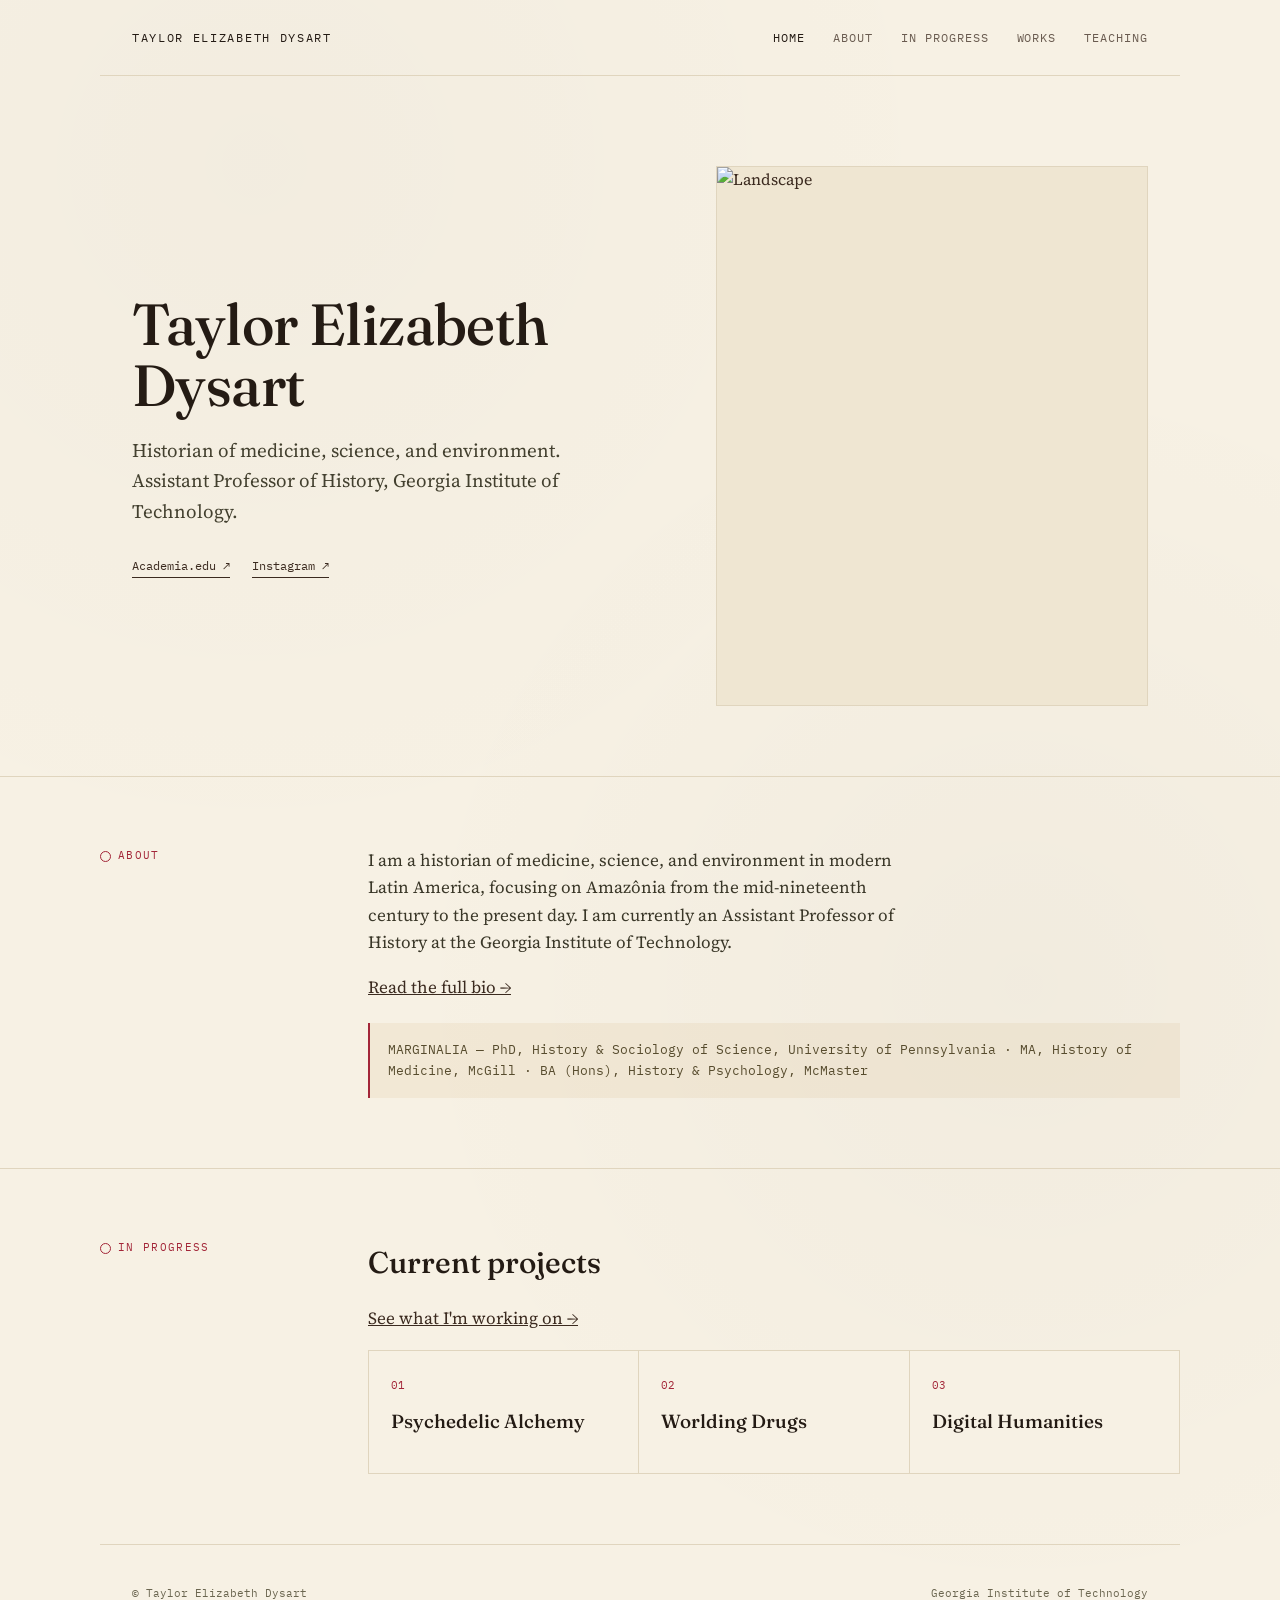
==== index.html @ 90e71b8e "Add files via upload" ====
<!DOCTYPE html>
<html lang="en">
<head>
<meta charset="UTF-8">
<meta name="viewport" content="width=device-width, initial-scale=1">
<title>Taylor Elizabeth Dysart</title>
<link rel="preconnect" href="https://fonts.googleapis.com">
<link href="https://fonts.googleapis.com/css2?family=Fraunces:ital,opsz,wght@0,9..144,300;0,9..144,500;0,9..144,600;1,9..144,400&family=Source+Serif+4:wght@400;500&family=IBM+Plex+Mono:wght@400;500&display=swap" rel="stylesheet">
<link rel="stylesheet" href="style.css">
</head>
<body>

<nav>
  <a class="brand" href="index.html">Taylor Elizabeth Dysart</a>
  <div class="navlinks">
    <a class="active" href="index.html">Home</a>
    <a href="about.html">About</a>
    <a href="in-progress.html">In Progress</a>
    <a href="works.html">Works</a>
    <a href="teaching.html">Teaching</a>
  </div>
</nav>

<section class="hero">
  <div>
    <h1>Taylor Elizabeth<br>Dysart</h1>
    <p class="tagline">Historian of medicine, science, and environment. Assistant Professor of History, Georgia Institute of Technology.</p>
    <div class="hero-links">
      <a href="https://upenn.academia.edu/TaylorDysart">Academia.edu ↗</a>
      <a href="https://www.instagram.com/taylor.e.dysart/">Instagram ↗</a>
    </div>
  </div>
  <div class="specimen">
    <img src="images/home-landscape.jpg" alt="Landscape" style="width:100%; height:100%; object-fit: cover;">
  </div>
</section>

<section class="section">
  <div class="section-inner">
    <div class="margin-label">About</div>
    <div>
      <p>I am a historian of medicine, science, and environment in modern Latin America, focusing on Amazônia from the mid-nineteenth century to the present day. I am currently an Assistant Professor of History at the Georgia Institute of Technology.</p>
      <p><a href="about.html">Read the full bio →</a></p>
      <div class="note">MARGINALIA — PhD, History &amp; Sociology of Science, University of Pennsylvania · MA, History of Medicine, McGill · BA (Hons), History &amp; Psychology, McMaster</div>
    </div>
  </div>
</section>

<section class="section">
  <div class="section-inner">
    <div class="margin-label">In Progress</div>
    <div>
      <h2>Current projects</h2>
      <p><a href="in-progress.html">See what I'm working on →</a></p>
      <div class="cards">
        <div class="card">
          <div class="num">01</div>
          <h3>Psychedelic Alchemy</h3>
        </div>
        <div class="card">
          <div class="num">02</div>
          <h3>Worlding Drugs</h3>
        </div>
        <div class="card">
          <div class="num">03</div>
          <h3>Digital Humanities</h3>
        </div>
      </div>
    </div>
  </div>
</section>

<footer>
  <span>© Taylor Elizabeth Dysart</span>
  <span>Georgia Institute of Technology</span>
</footer>

</body>
</html>
---- style.css ----
:root {
  --paper: #F7F1E4;
  --paper-deep: #EFE6D2;
  --ink: #3B2A1F;
  --forest: #3B2A1F;
  --forest-deep: #241B14;
  --ochre: #A32638;
  --indigo: #93C0DB;
  --rule: #E0D5BE;
}
* { box-sizing: border-box; }
html { scroll-behavior: smooth; }
body {
  margin: 0;
  background: var(--paper);
  color: var(--ink);
  font-family: 'Source Serif 4', serif;
  line-height: 1.6;
  background-image:
    radial-gradient(circle at 20% 10%, rgba(0,0,0,0.02) 0, transparent 40%),
    radial-gradient(circle at 80% 60%, rgba(0,0,0,0.025) 0, transparent 45%);
}
a { color: var(--forest); }
.wrap { max-width: 1080px; margin: 0 auto; padding: 0 32px; }

/* nav */
nav {
  display: flex; align-items: center; justify-content: space-between;
  padding: 28px 32px; max-width: 1080px; margin: 0 auto;
  border-bottom: 1px solid var(--rule);
}
.brand {
  font-family: 'IBM Plex Mono', monospace; font-size: 12px; letter-spacing: 0.14em;
  text-transform: uppercase; color: var(--forest-deep); text-decoration: none;
}
.navlinks { display: flex; gap: 28px; font-family: 'IBM Plex Mono', monospace; font-size: 12px; letter-spacing: 0.08em; text-transform: uppercase; }
.navlinks a { text-decoration: none; color: var(--ink); opacity: 0.75; }
.navlinks a:hover { opacity: 1; }
.navlinks a.active { opacity: 1; color: var(--forest-deep); }

/* page header (non-home pages) */
.page-header { max-width: 1080px; margin: 0 auto; padding: 64px 32px 20px; }
.eyebrow {
  font-family: 'IBM Plex Mono', monospace; font-size: 12px; letter-spacing: 0.16em;
  text-transform: uppercase; color: var(--ochre); margin-bottom: 14px;
}
.page-header h1 {
  font-family: 'Fraunces', serif; font-weight: 500; font-size: 42px; line-height: 1.1;
  margin: 0; color: var(--forest-deep); letter-spacing: -0.01em;
}

/* hero (home only) */
.hero {
  position: relative;
  padding: 90px 32px 70px;
  max-width: 1080px; margin: 0 auto;
  display: grid; grid-template-columns: 1.1fr 0.9fr; gap: 56px; align-items: center;
}
.hero h1 {
  font-family: 'Fraunces', serif; font-weight: 500; font-size: 58px; line-height: 1.04;
  margin: 0 0 20px; letter-spacing: -0.01em; color: var(--forest-deep);
}
.hero h1 em { font-style: italic; font-weight: 300; color: var(--forest); }
.tagline { font-size: 19px; max-width: 46ch; color: #43402f; margin-bottom: 30px; }
.hero-links { display: flex; gap: 22px; font-family: 'IBM Plex Mono', monospace; font-size: 12px; }
.hero-links a { text-decoration: none; border-bottom: 1px solid var(--forest); padding-bottom: 2px; }

.specimen {
  position: relative; aspect-ratio: 4/5; background: var(--paper-deep);
  border: 1px solid var(--rule); display: flex; align-items: center; justify-content: center;
  overflow: hidden;
}
.specimen svg { width: 72%; height: 72%; }
.specimen-cap {
  position: absolute; bottom: 14px; left: 14px; right: 14px;
  font-family: 'IBM Plex Mono', monospace; font-size: 10px; letter-spacing: 0.06em;
  color: var(--paper); text-transform: uppercase; opacity: 0.9;
  text-shadow: 0 1px 3px rgba(0,0,0,0.6);
}

/* sections */
.section { padding: 70px 32px; border-top: 1px solid var(--rule); }
.section-inner { max-width: 1080px; margin: 0 auto; display: grid; grid-template-columns: 220px 1fr; gap: 48px; }
.margin-label {
  font-family: 'IBM Plex Mono', monospace; font-size: 11px; letter-spacing: 0.12em;
  text-transform: uppercase; color: var(--ochre); position: relative; padding-left: 18px;
}
.margin-label::before {
  content: ''; position: absolute; left: 0; top: 4px; width: 9px; height: 9px;
  border-radius: 50%; border: 1.5px solid var(--ochre);
}
.margin-col { position: relative; }
.margin-photo {
  width: 140px; height: 140px; border-radius: 50%; object-fit: cover;
  border: 3px solid var(--paper); box-shadow: 0 0 0 1px var(--rule);
  transform: rotate(-3deg); display: block; margin-bottom: 6px;
}
.section h2 {
  font-family: 'Fraunces', serif; font-weight: 500; font-size: 30px; color: var(--forest-deep);
  margin: 0 0 18px;
}
.section p { max-width: 62ch; color: #3a3728; font-size: 17px; margin: 0 0 18px; }
.section p:last-child { margin-bottom: 0; }
.note {
  margin-top: 22px; padding: 16px 18px; background: rgba(180,132,42,0.08);
  border-left: 2px solid var(--ochre); font-family: 'IBM Plex Mono', monospace;
  font-size: 12.5px; color: #574c2e; line-height: 1.7;
}

.clip-photo {
  margin: 4px 0 18px; padding: 8px 8px 10px; background: var(--paper-deep);
  border: 1px solid var(--rule); box-shadow: 2px 3px 8px rgba(0,0,0,0.08);
}
.clip-photo img { display: block; width: 100%; height: auto; }
.clip-photo figcaption {
  font-family: 'IBM Plex Mono', monospace; font-size: 10px; letter-spacing: 0.05em;
  text-transform: uppercase; color: var(--indigo); text-align: center; padding-top: 8px;
}
.clip-right {
  float: right; width: 260px; margin-left: 28px; transform: rotate(2deg);
}
.clip-left {
  float: left; width: 260px; margin-right: 28px; transform: rotate(-2deg);
}
@media (max-width: 760px) {
  .clip-right, .clip-left { float: none; width: 100%; margin: 4px 0 18px; transform: none; }
}

/* research/works cards & lists */
.cards { display: grid; grid-template-columns: repeat(3, 1fr); gap: 1px; background: var(--rule); border: 1px solid var(--rule); margin-top: 8px; }
.card { background: var(--paper); padding: 26px 22px; }
.card .num { font-family: 'IBM Plex Mono', monospace; font-size: 11px; color: var(--ochre); margin-bottom: 12px; }
.card h3 { font-family: 'Fraunces', serif; font-size: 19px; font-weight: 500; margin: 0 0 10px; color: var(--forest-deep); }
.card p { font-size: 14.5px; color: #4a4732; margin: 0; }

.entry-list { margin-top: 8px; }
.entry {
  padding: 22px 0; border-top: 1px solid var(--rule);
  display: grid; grid-template-columns: 90px 1fr; gap: 24px;
}
.entry:first-child { border-top: none; }
.entry .year { font-family: 'IBM Plex Mono', monospace; font-size: 12px; color: var(--ochre); padding-top: 3px; }
.entry .title { font-family: 'Fraunces', serif; font-size: 18px; font-weight: 500; color: var(--forest-deep); margin: 0 0 6px; }
.entry .meta { font-size: 14px; color: #55523f; margin: 0; }
.entry .tag {
  display: inline-block; font-family: 'IBM Plex Mono', monospace; font-size: 10.5px;
  letter-spacing: 0.05em; text-transform: uppercase; color: var(--forest);
  border: 1px solid var(--rule); padding: 2px 8px; border-radius: 3px; margin-top: 8px;
}

footer {
  padding: 40px 32px; border-top: 1px solid var(--rule);
  font-family: 'IBM Plex Mono', monospace; font-size: 11px; color: #6b6650;
  display: flex; justify-content: space-between; max-width: 1080px; margin: 0 auto;
}

@media (max-width: 760px) {
  .hero { grid-template-columns: 1fr; padding-top: 50px; }
  .hero h1 { font-size: 40px; }
  .page-header h1 { font-size: 32px; }
  .section-inner { grid-template-columns: 1fr; }
  .cards { grid-template-columns: 1fr; }
  .entry { grid-template-columns: 1fr; gap: 6px; }
  .navlinks { display: none; }
}
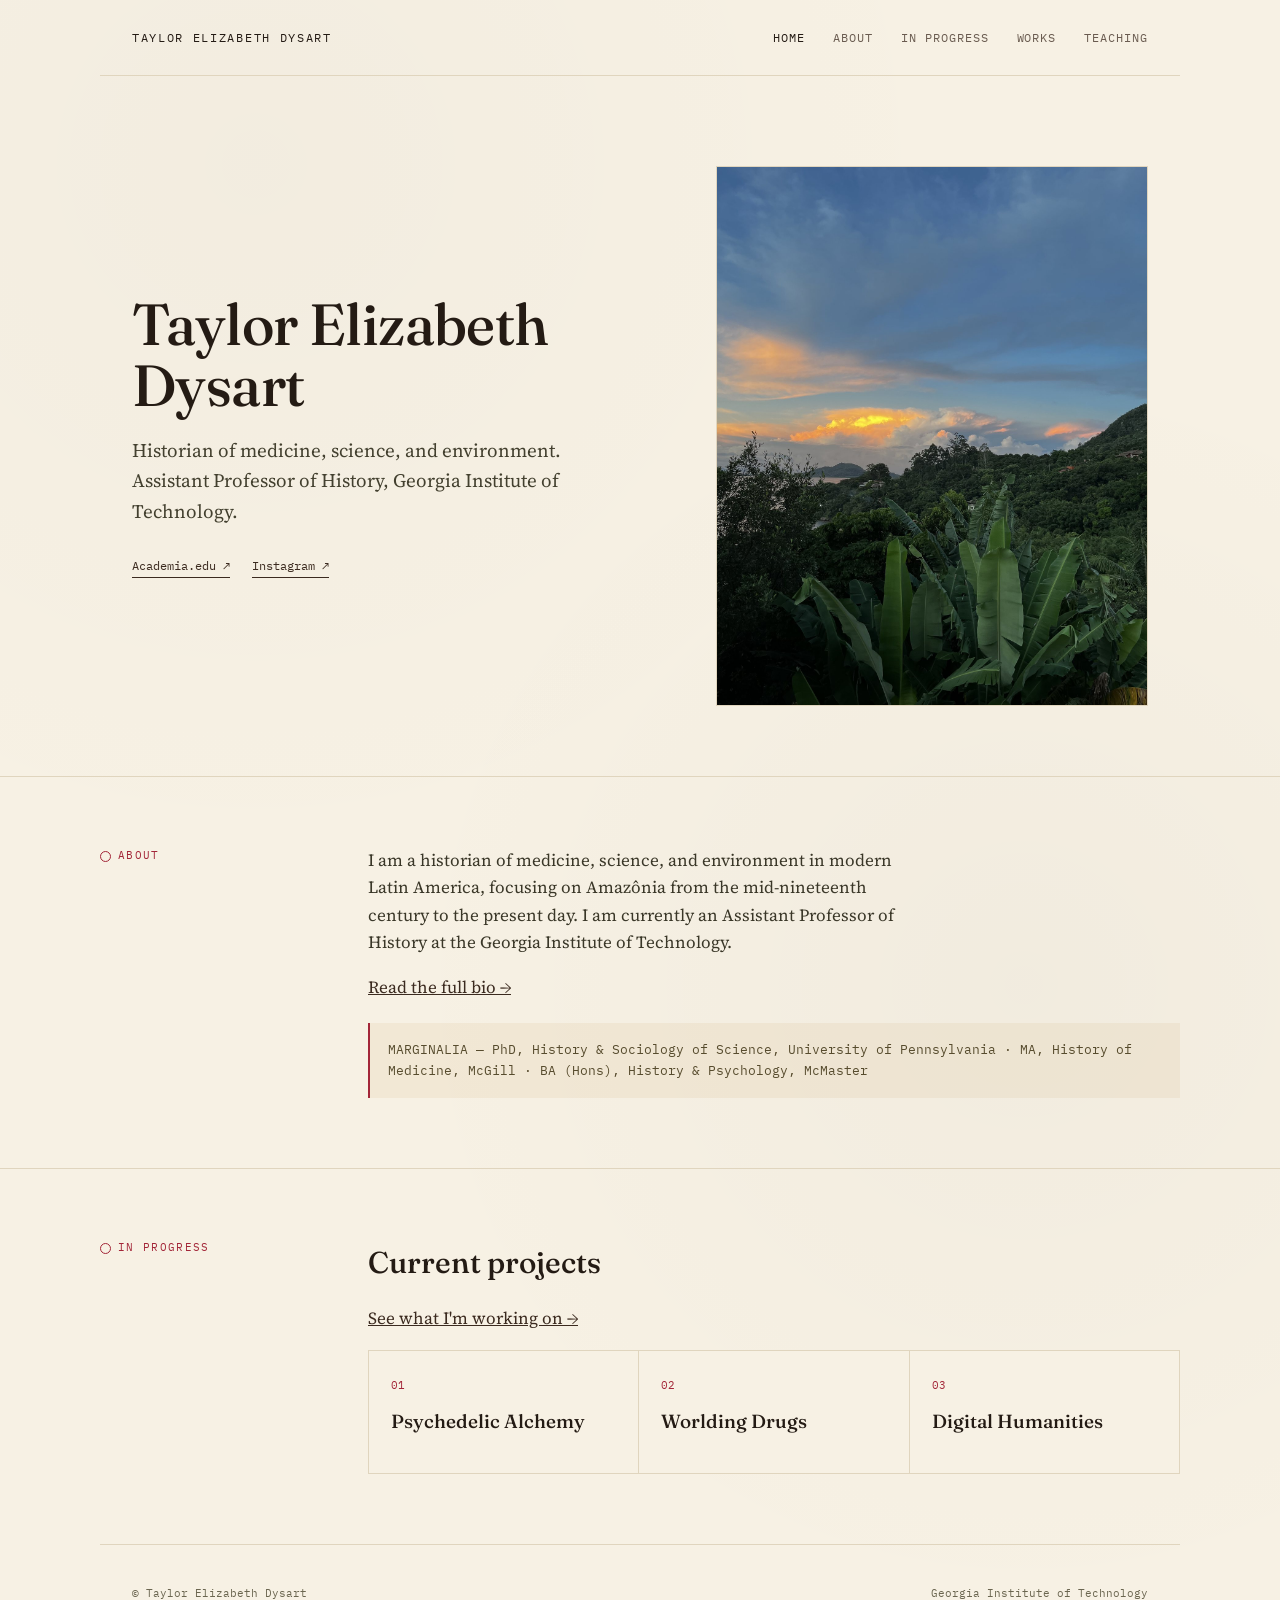
==== commit 3b8b4e6a: "Add files via upload Fix image paths" ====
--- a/index.html
+++ b/index.html
@@ -31,7 +31,7 @@
     </div>
   </div>
   <div class="specimen">
-    <img src="images/home-landscape.jpg" alt="Landscape" style="width:100%; height:100%; object-fit: cover;">
+    <img src="home-landscape.jpg" alt="Landscape" style="width:100%; height:100%; object-fit: cover;">
   </div>
 </section>
 
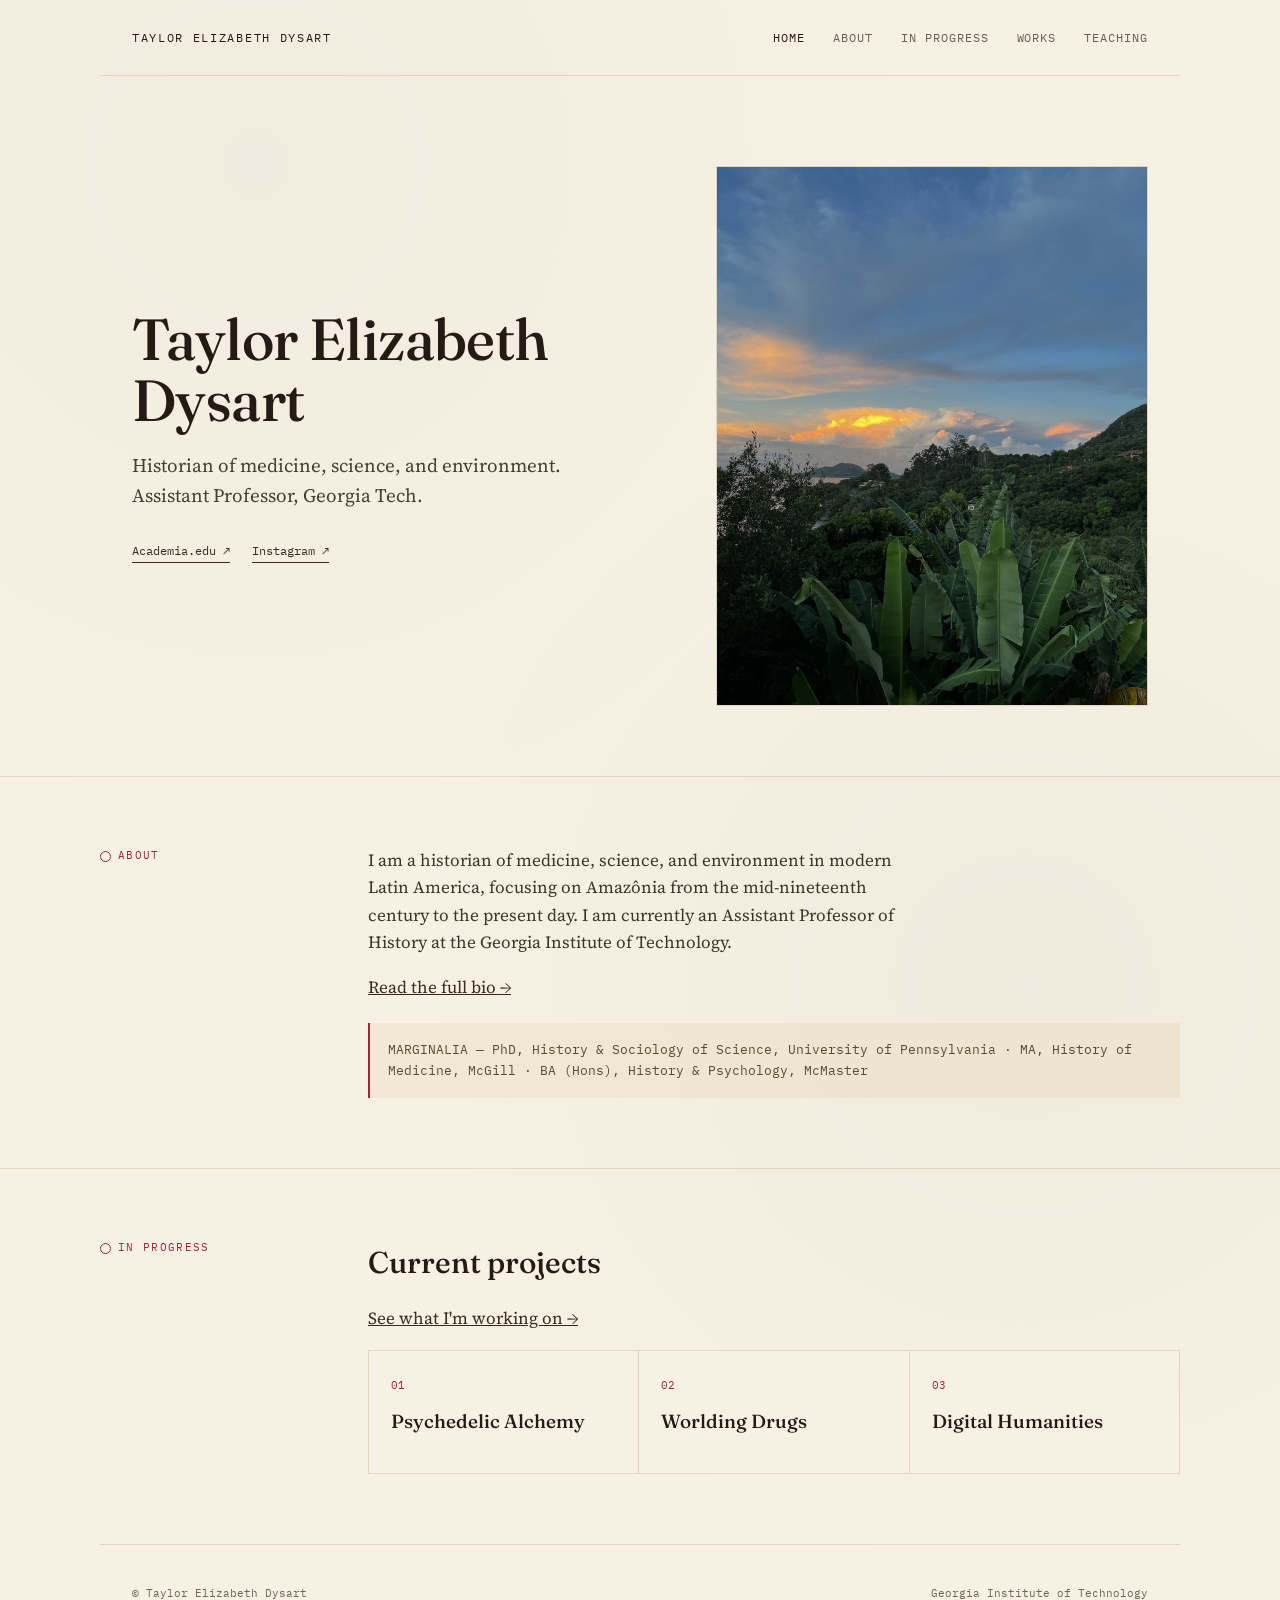
==== commit 9f1dd787: "Add files via upload" ====
--- a/index.html
+++ b/index.html
@@ -24,7 +24,7 @@
 <section class="hero">
   <div>
     <h1>Taylor Elizabeth<br>Dysart</h1>
-    <p class="tagline">Historian of medicine, science, and environment. Assistant Professor of History, Georgia Institute of Technology.</p>
+    <p class="tagline">Historian of medicine, science, and environment. Assistant Professor, Georgia Tech.</p>
     <div class="hero-links">
       <a href="https://upenn.academia.edu/TaylorDysart">Academia.edu ↗</a>
       <a href="https://www.instagram.com/taylor.e.dysart/">Instagram ↗</a>
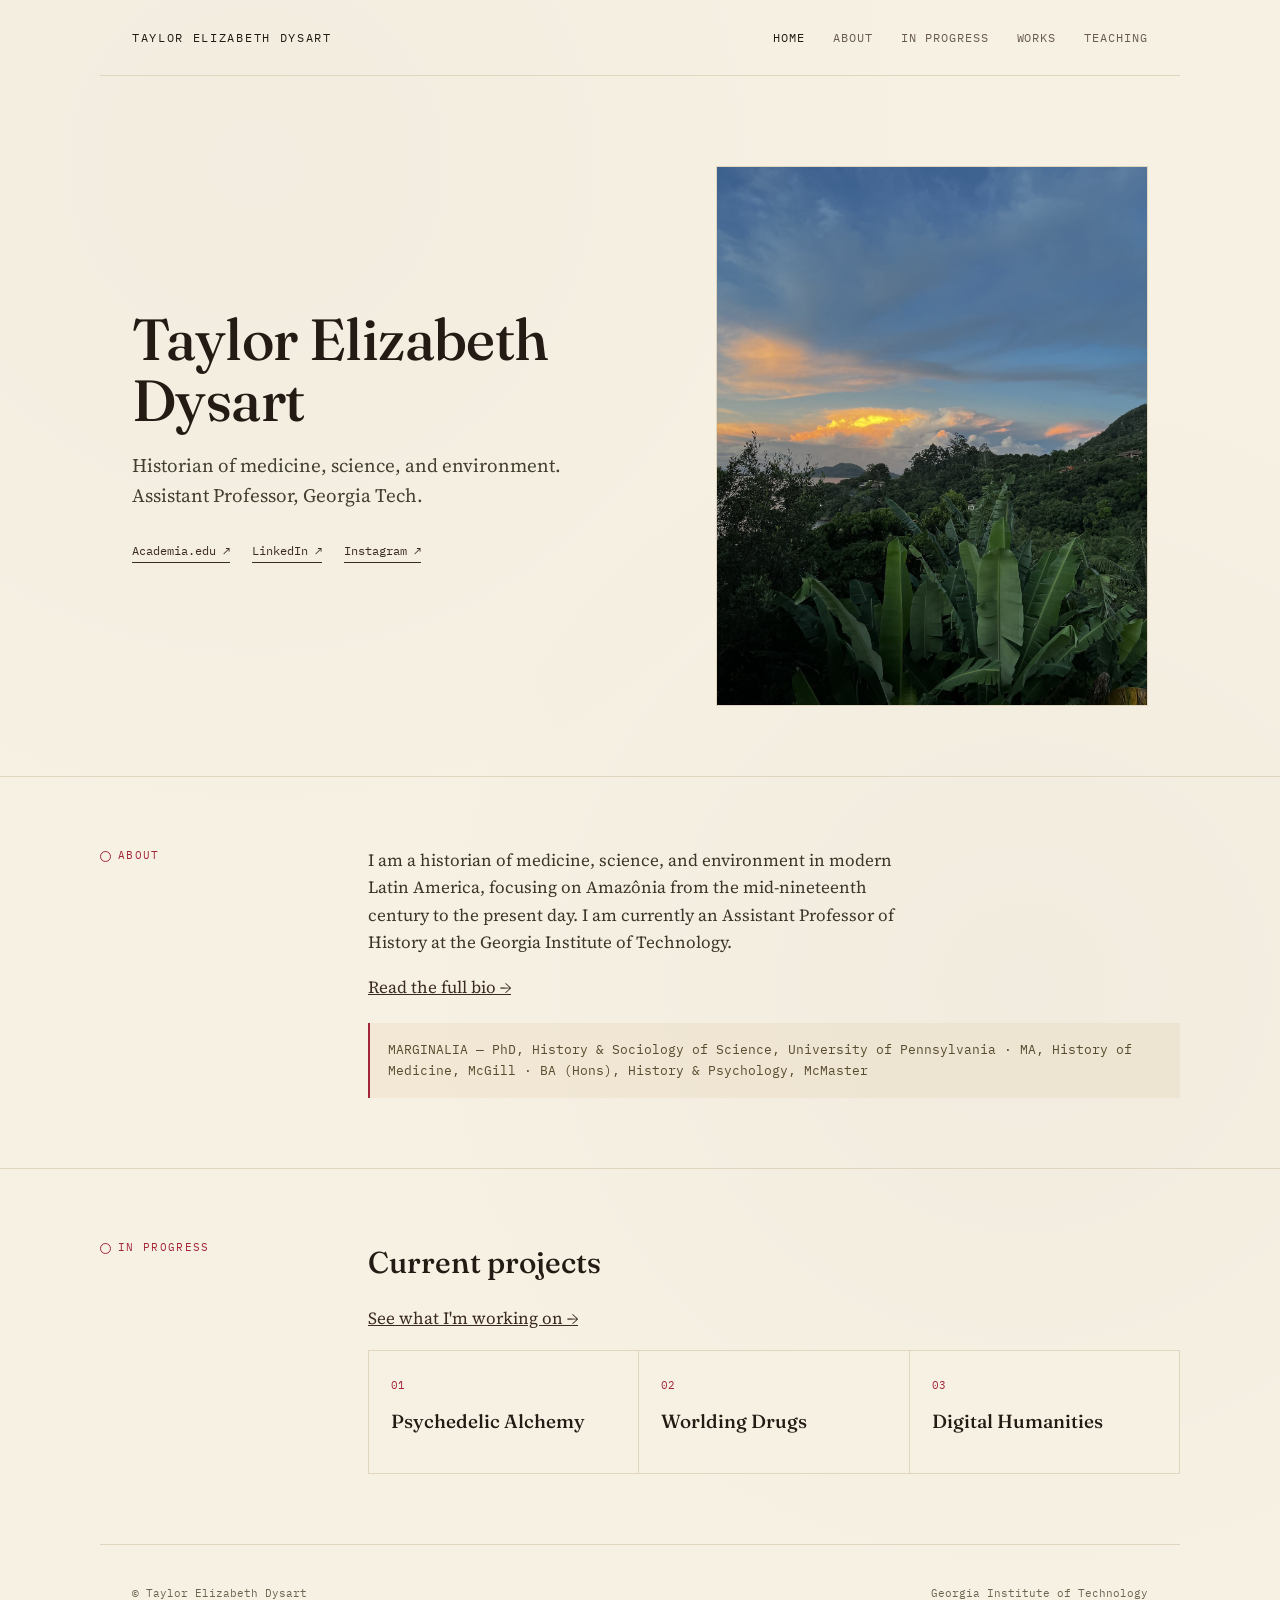
==== commit 40dbdf8d: "Add files via upload" ====
--- a/index.html
+++ b/index.html
@@ -12,6 +12,7 @@
 
 <nav>
   <a class="brand" href="index.html">Taylor Elizabeth Dysart</a>
+  <button class="nav-toggle" aria-label="Toggle menu" onclick="this.nextElementSibling.classList.toggle('open')">☰</button>
   <div class="navlinks">
     <a class="active" href="index.html">Home</a>
     <a href="about.html">About</a>
@@ -27,6 +28,7 @@
     <p class="tagline">Historian of medicine, science, and environment. Assistant Professor, Georgia Tech.</p>
     <div class="hero-links">
       <a href="https://upenn.academia.edu/TaylorDysart">Academia.edu ↗</a>
+      <a href="https://www.linkedin.com/in/taylordysart/">LinkedIn ↗</a>
       <a href="https://www.instagram.com/taylor.e.dysart/">Instagram ↗</a>
     </div>
   </div>
--- a/style.css
+++ b/style.css
@@ -28,6 +28,7 @@
   display: flex; align-items: center; justify-content: space-between;
   padding: 28px 32px; max-width: 1080px; margin: 0 auto;
   border-bottom: 1px solid var(--rule);
+  position: relative;
 }
 .brand {
   font-family: 'IBM Plex Mono', monospace; font-size: 12px; letter-spacing: 0.14em;
@@ -161,5 +162,17 @@
   .section-inner { grid-template-columns: 1fr; }
   .cards { grid-template-columns: 1fr; }
   .entry { grid-template-columns: 1fr; gap: 6px; }
-  .navlinks { display: none; }
+  .navlinks {
+    display: none; position: absolute; top: 100%; left: 0; right: 0;
+    background: var(--paper); flex-direction: column; gap: 0;
+    border-bottom: 1px solid var(--rule); padding: 6px 32px 14px; z-index: 20;
+  }
+  .navlinks.open { display: flex; }
+  .navlinks a { padding: 12px 0; border-top: 1px solid var(--rule); opacity: 1; }
+  .navlinks a:first-child { border-top: none; }
+  .nav-toggle { display: block; }
 }
+.nav-toggle {
+  display: none; background: none; border: none; font-size: 22px;
+  line-height: 1; color: var(--ink); cursor: pointer; padding: 4px 6px;
+}
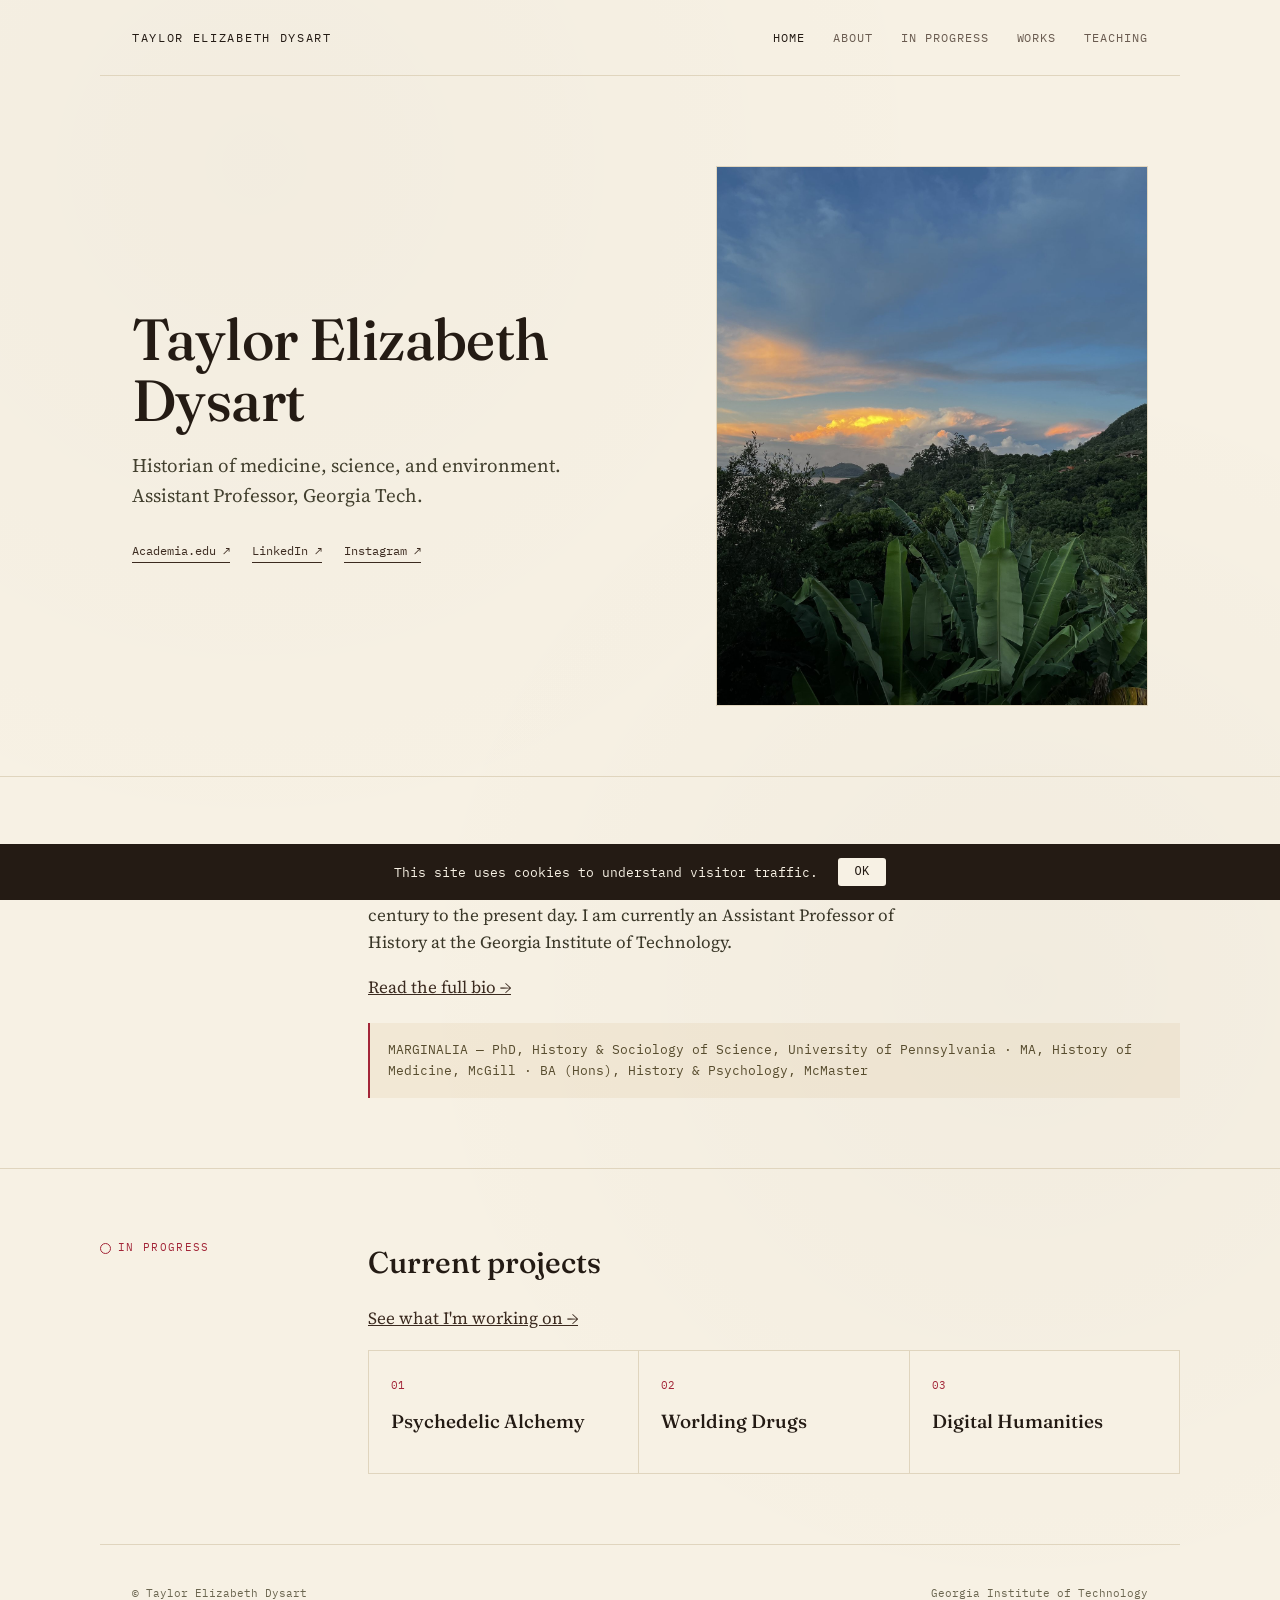
==== commit 51a5deef: "Add files via upload" ====
--- a/index.html
+++ b/index.html
@@ -7,6 +7,14 @@
 <link rel="preconnect" href="https://fonts.googleapis.com">
 <link href="https://fonts.googleapis.com/css2?family=Fraunces:ital,opsz,wght@0,9..144,300;0,9..144,500;0,9..144,600;1,9..144,400&family=Source+Serif+4:wght@400;500&family=IBM+Plex+Mono:wght@400;500&display=swap" rel="stylesheet">
 <link rel="stylesheet" href="style.css">
+<!-- Google tag (gtag.js) -->
+<script async src="https://www.googletagmanager.com/gtag/js?id=G-MYVM3LXBV0"></script>
+<script>
+  window.dataLayer = window.dataLayer || [];
+  function gtag(){dataLayer.push(arguments);}
+  gtag('js', new Date());
+  gtag('config', 'G-MYVM3LXBV0');
+</script>
 </head>
 <body>
 
@@ -77,5 +85,14 @@
   <span>Georgia Institute of Technology</span>
 </footer>
 
+<div class="cookie-notice" id="cookieNotice" style="display:none;">
+  <span>This site uses cookies to understand visitor traffic.</span>
+  <button onclick="document.getElementById('cookieNotice').style.display='none'; localStorage.setItem('cookieNoticeDismissed','1');">OK</button>
+</div>
+<script>
+  if (!localStorage.getItem('cookieNoticeDismissed')) {
+    document.getElementById('cookieNotice').style.display = 'flex';
+  }
+</script>
 </body>
 </html>
--- a/style.css
+++ b/style.css
@@ -127,6 +127,19 @@
   .clip-right, .clip-left { float: none; width: 100%; margin: 4px 0 18px; transform: none; }
 }
 
+.cookie-notice {
+  position: fixed; bottom: 0; left: 0; right: 0; z-index: 100;
+  background: var(--forest-deep); color: var(--paper);
+  font-family: 'IBM Plex Mono', monospace; font-size: 12.5px;
+  padding: 14px 24px; display: flex; align-items: center; justify-content: center;
+  gap: 20px; flex-wrap: wrap; text-align: center;
+}
+.cookie-notice button {
+  background: var(--paper); color: var(--forest-deep); border: none;
+  font-family: 'IBM Plex Mono', monospace; font-size: 12px; font-weight: 500;
+  padding: 7px 16px; border-radius: 3px; cursor: pointer; letter-spacing: 0.03em;
+}
+
 /* research/works cards & lists */
 .cards { display: grid; grid-template-columns: repeat(3, 1fr); gap: 1px; background: var(--rule); border: 1px solid var(--rule); margin-top: 8px; }
 .card { background: var(--paper); padding: 26px 22px; }
